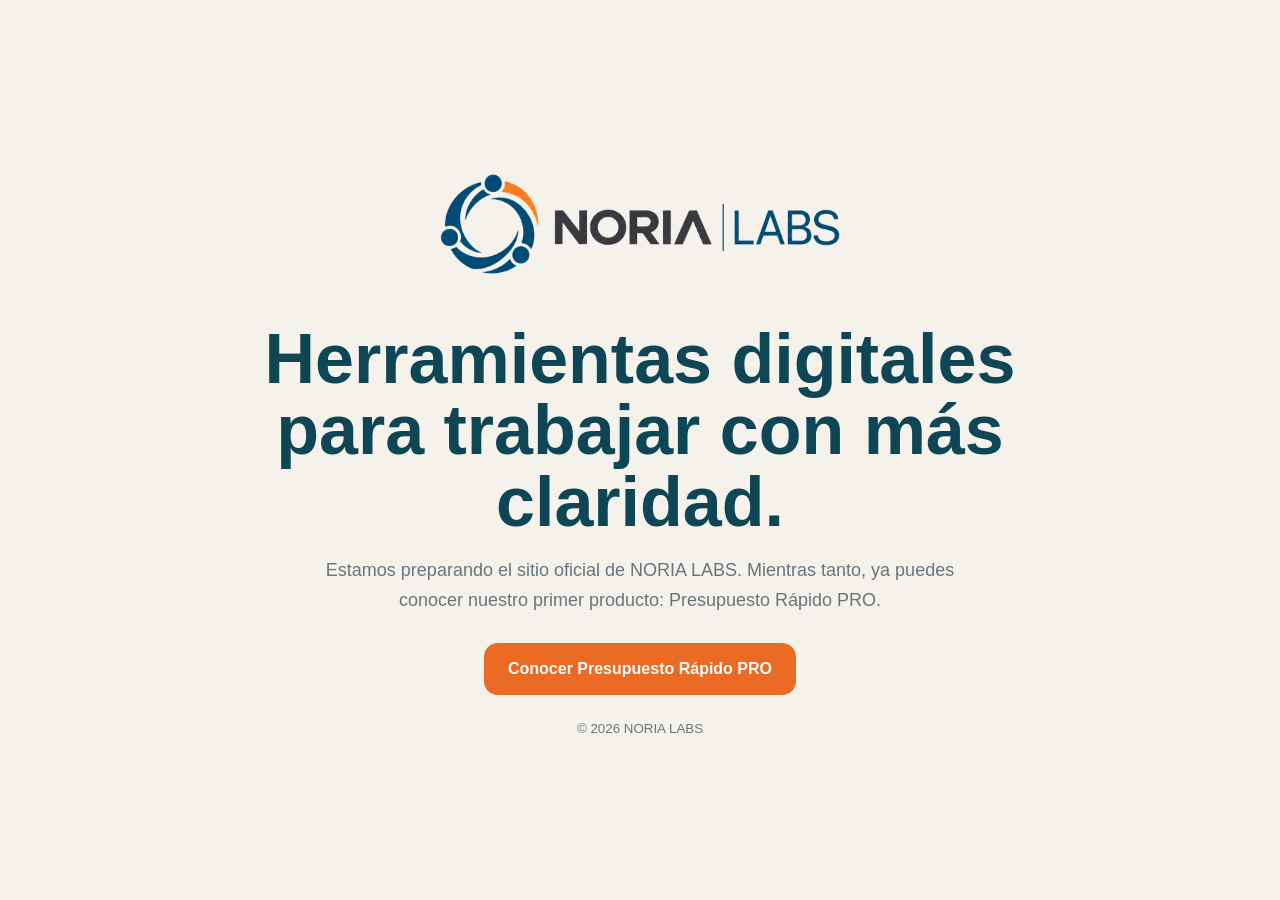
==== index.html @ 7b83559b "Add files via upload" ====
<!doctype html>
<html lang="es">
<head>
  <meta charset="utf-8">
  <meta name="viewport" content="width=device-width, initial-scale=1">
  <title>NORIA LABS</title>
  <meta name="description" content="NORIA LABS — productos digitales y herramientas prácticas para trabajar con más claridad.">
  <style>
    :root{--bg:#f5f2ec;--ink:#102027;--teal:#0f4656;--orange:#eb6b25;--muted:#66767c}
    *{box-sizing:border-box}body{margin:0;font-family:Arial,Helvetica,sans-serif;background:var(--bg);color:var(--ink)}
    main{min-height:100vh;display:grid;place-items:center;padding:32px}
    .card{width:min(820px,100%);text-align:center}
    .logo{width:min(420px,80%);margin:0 auto 36px}
    h1{font-size:clamp(36px,7vw,70px);line-height:1.02;margin:0 0 18px;color:var(--teal)}
    p{font-size:18px;line-height:1.65;color:var(--muted);max-width:650px;margin:0 auto 28px}
    a{display:inline-flex;align-items:center;justify-content:center;min-height:52px;padding:0 24px;border-radius:14px;background:var(--orange);color:#fff;text-decoration:none;font-weight:700}
    small{display:block;margin-top:26px;color:var(--muted)}
  </style>
</head>
<body>
  <main>
    <section class="card">
      <img class="logo" src="assets/noria-labs-logo.png" alt="Noria Labs">
      <h1>Herramientas digitales para trabajar con más claridad.</h1>
      <p>Estamos preparando el sitio oficial de NORIA LABS. Mientras tanto, ya puedes conocer nuestro primer producto: Presupuesto Rápido PRO.</p>
      <a href="presupuesto-pro/">Conocer Presupuesto Rápido PRO</a>
      <small>© 2026 NORIA LABS</small>
    </section>
  </main>
</body>
</html>
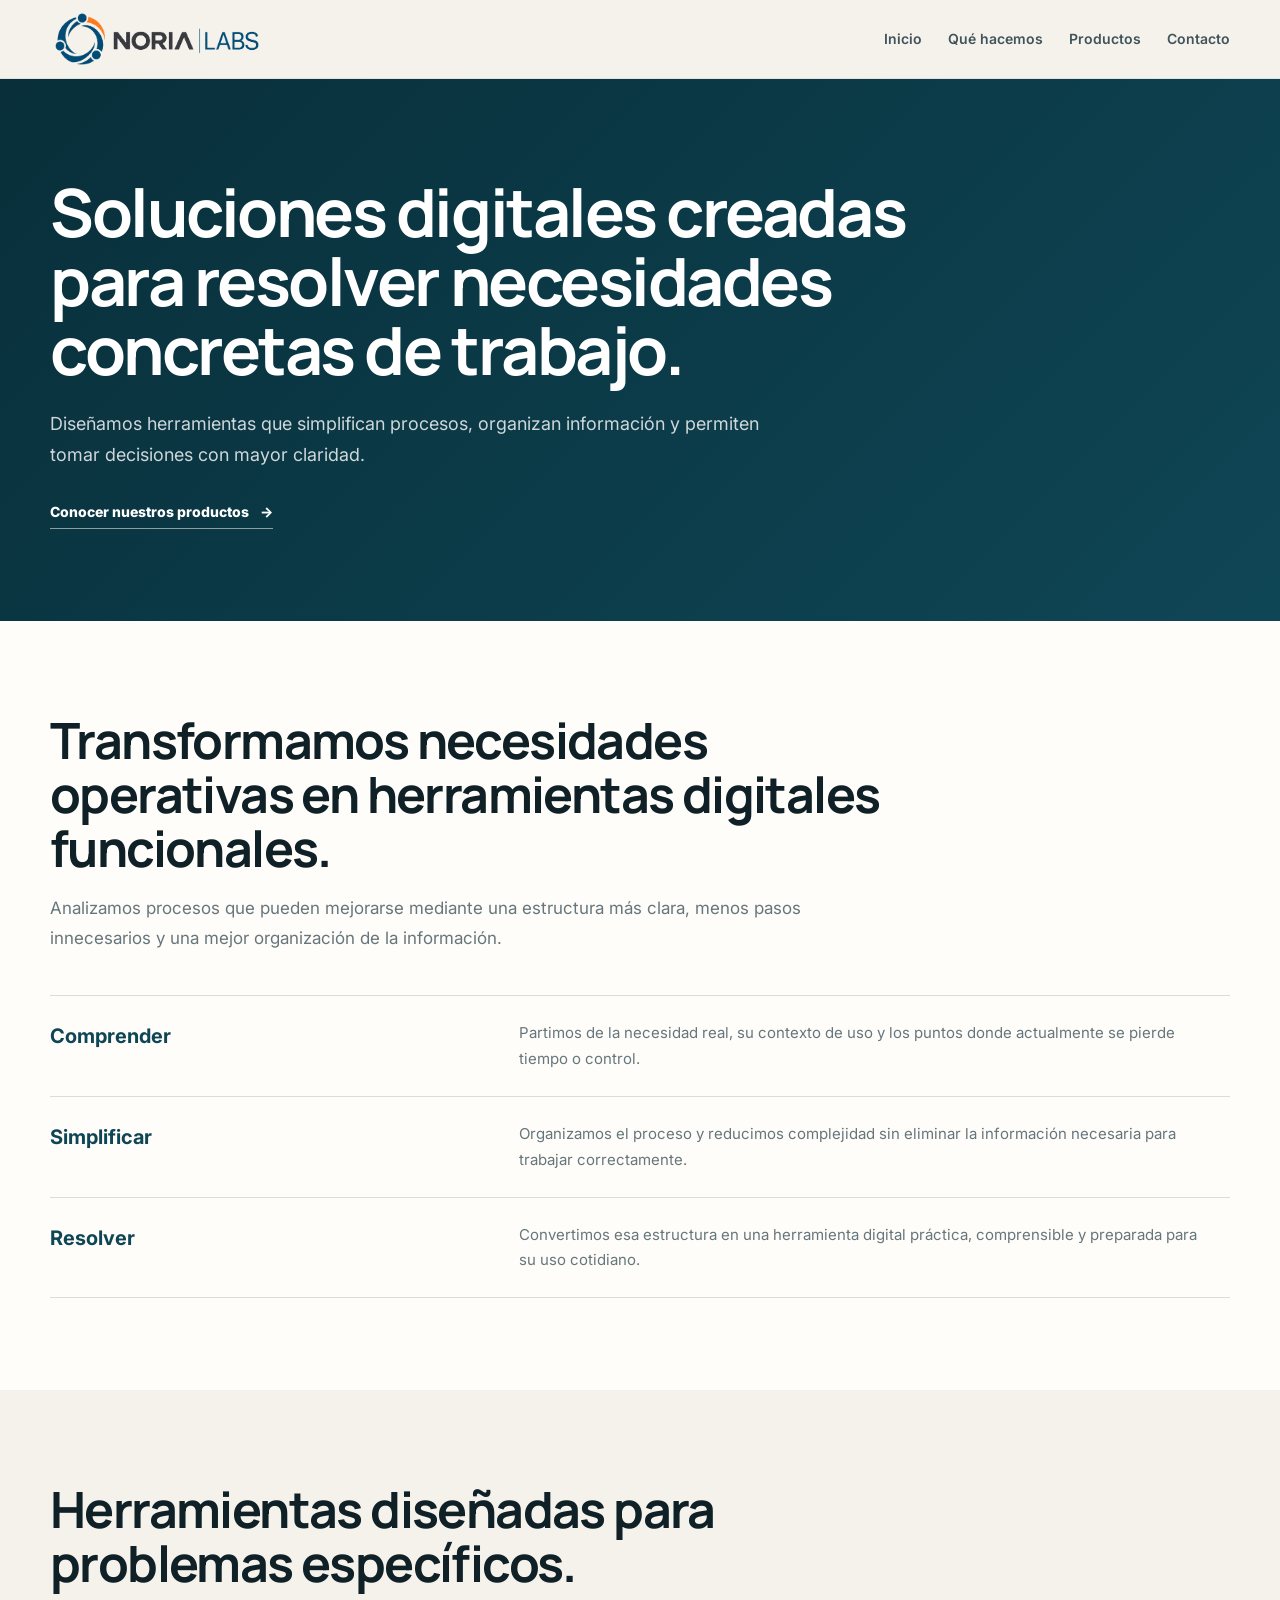
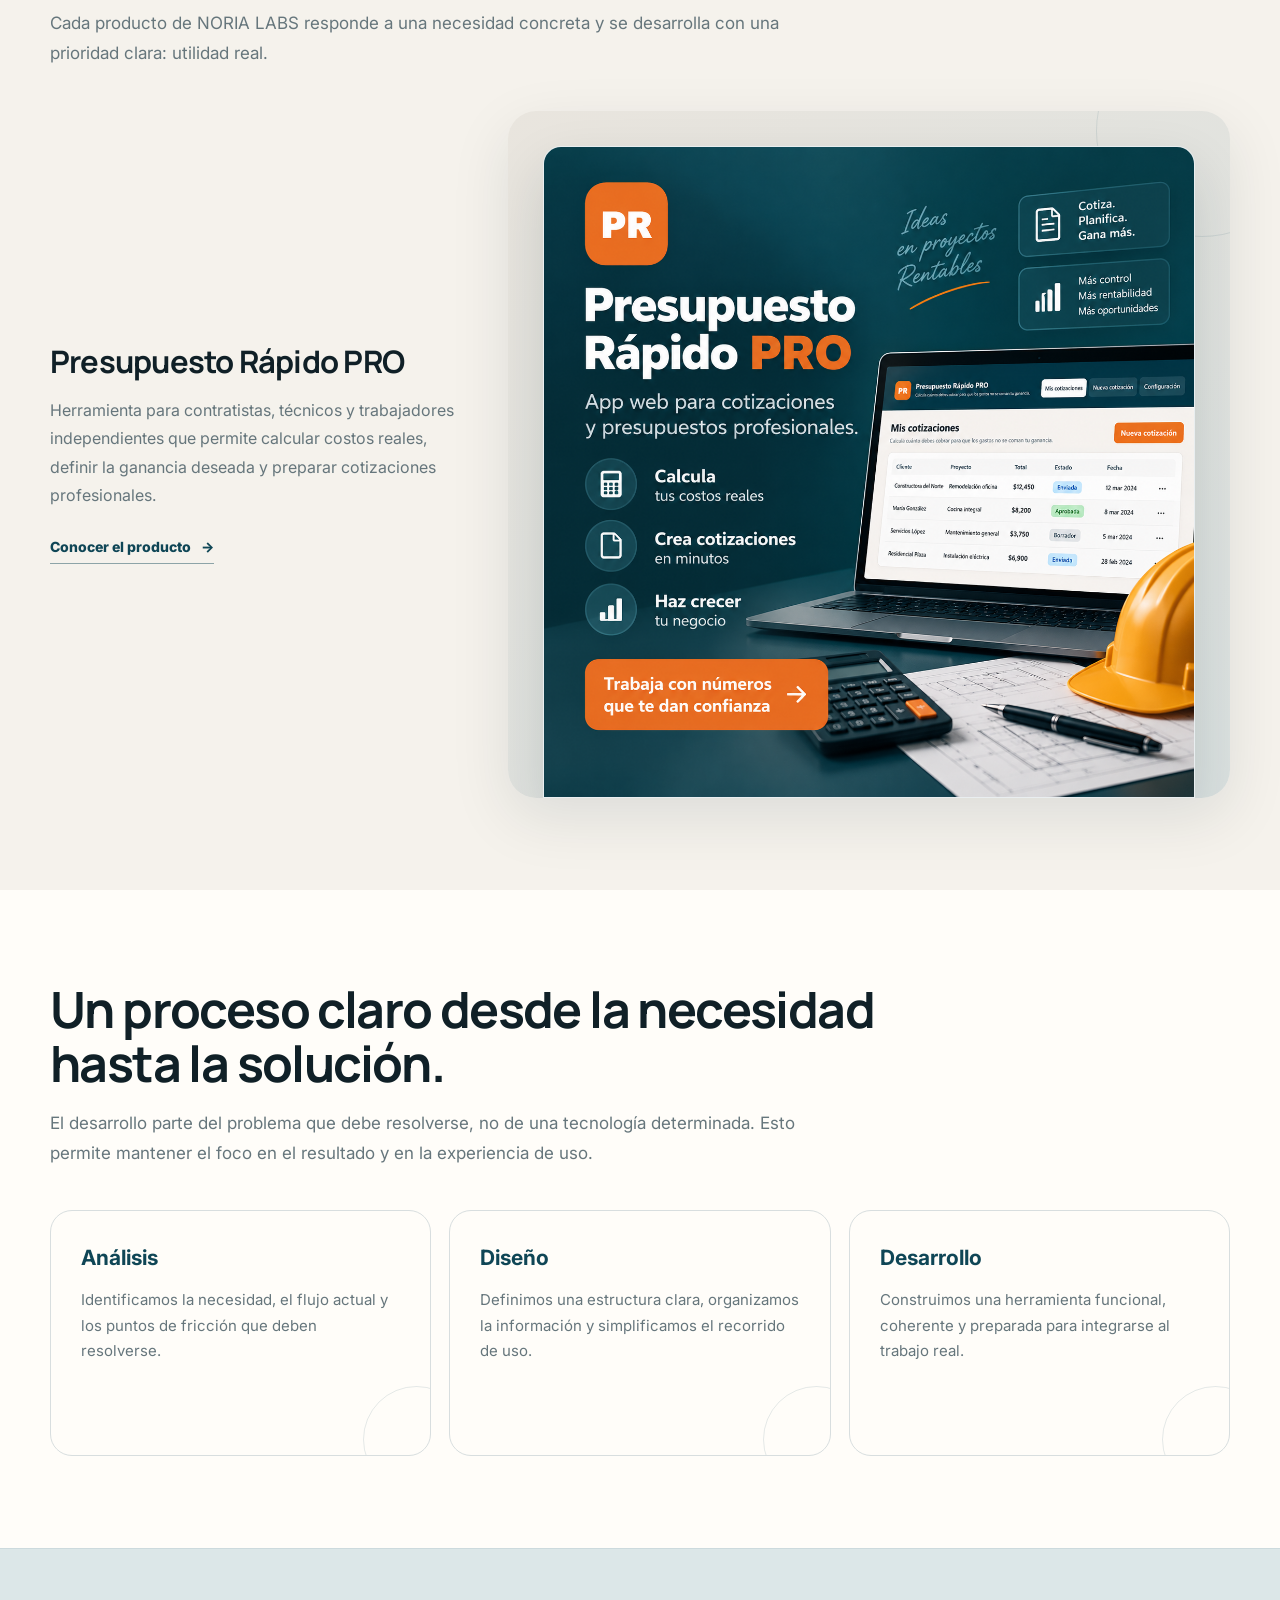
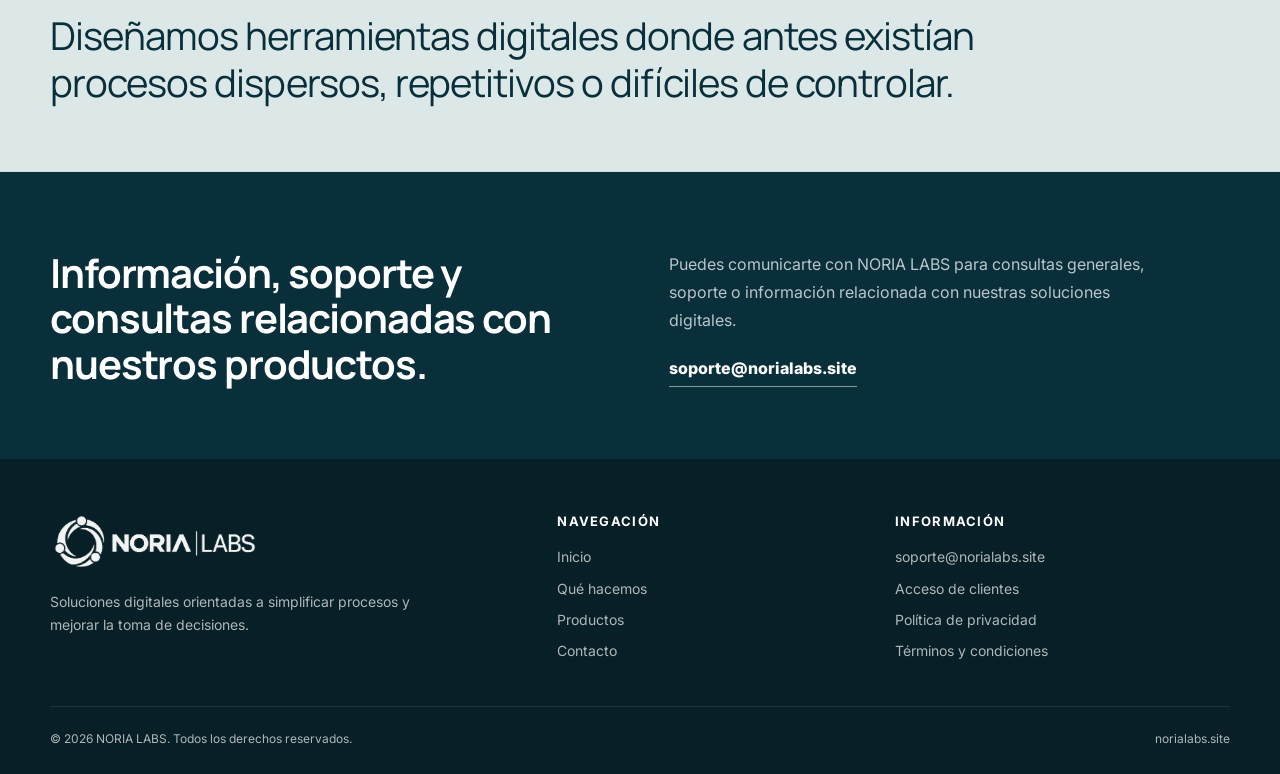
==== commit 2cd5257d: "Publica sitio corporativo de NORIA LABS" ====
--- a/index.html
+++ b/index.html
@@ -1,31 +1,534 @@
-<!doctype html>
+<!DOCTYPE html>
 <html lang="es">
 <head>
-  <meta charset="utf-8">
-  <meta name="viewport" content="width=device-width, initial-scale=1">
-  <title>NORIA LABS</title>
-  <meta name="description" content="NORIA LABS — productos digitales y herramientas prácticas para trabajar con más claridad.">
-  <style>
-    :root{--bg:#f5f2ec;--ink:#102027;--teal:#0f4656;--orange:#eb6b25;--muted:#66767c}
-    *{box-sizing:border-box}body{margin:0;font-family:Arial,Helvetica,sans-serif;background:var(--bg);color:var(--ink)}
-    main{min-height:100vh;display:grid;place-items:center;padding:32px}
-    .card{width:min(820px,100%);text-align:center}
-    .logo{width:min(420px,80%);margin:0 auto 36px}
-    h1{font-size:clamp(36px,7vw,70px);line-height:1.02;margin:0 0 18px;color:var(--teal)}
-    p{font-size:18px;line-height:1.65;color:var(--muted);max-width:650px;margin:0 auto 28px}
-    a{display:inline-flex;align-items:center;justify-content:center;min-height:52px;padding:0 24px;border-radius:14px;background:var(--orange);color:#fff;text-decoration:none;font-weight:700}
-    small{display:block;margin-top:26px;color:var(--muted)}
-  </style>
+<meta charset="UTF-8">
+<meta name="viewport" content="width=device-width, initial-scale=1.0">
+<title>NORIA LABS — Soluciones digitales</title>
+<meta name="description" content="NORIA LABS desarrolla herramientas digitales para simplificar procesos, organizar información y mejorar la toma de decisiones.">
+
+<link rel="preconnect" href="https://fonts.googleapis.com">
+<link rel="preconnect" href="https://fonts.gstatic.com" crossorigin>
+<link href="https://fonts.googleapis.com/css2?family=Inter:wght@400;500;600;700;800&family=Manrope:wght@600;700;800&display=swap" rel="stylesheet">
+
+<style>
+:root{
+  --teal:#0f4656;
+  --teal-dark:#082f3a;
+  --teal-soft:#dce7e8;
+  --ivory:#f5f2ec;
+  --paper:#fffdf9;
+  --ink:#102027;
+  --muted:#66767c;
+  --line:#d8dedf;
+  --white:#ffffff;
+  --shadow:0 20px 60px rgba(5,38,46,.10);
+}
+*{box-sizing:border-box}
+html{scroll-behavior:smooth}
+body{
+  margin:0;
+  font-family:Inter,system-ui,sans-serif;
+  color:var(--ink);
+  background:var(--ivory);
+  line-height:1.6;
+  -webkit-font-smoothing:antialiased;
+}
+a{color:inherit;text-decoration:none}
+img{display:block;max-width:100%}
+.container{width:min(1180px,calc(100% - 40px));margin:auto}
+
+.topbar{
+  position:sticky;
+  top:0;
+  z-index:50;
+  background:rgba(245,242,236,.94);
+  backdrop-filter:blur(16px);
+  border-bottom:1px solid rgba(15,70,86,.09);
+}
+.nav{
+  height:78px;
+  display:flex;
+  align-items:center;
+  gap:30px;
+}
+.logo img{
+  width:214px;
+  height:auto;
+}
+.nav-links{
+  margin-left:auto;
+  display:flex;
+  gap:26px;
+  font-size:14px;
+  font-weight:600;
+  color:#41545a;
+}
+.nav-links a{position:relative;padding:6px 0}
+.nav-links a:after{
+  content:"";
+  position:absolute;
+  left:0;
+  bottom:0;
+  width:0;
+  height:1px;
+  background:var(--teal);
+  transition:.2s ease;
+}
+.nav-links a:hover:after{width:100%}
+
+.hero{
+  background:linear-gradient(135deg,var(--teal-dark),var(--teal));
+  color:white;
+  padding:98px 0 92px;
+}
+.hero-copy{
+  max-width:860px;
+}
+.hero h1{
+  margin:0;
+  max-width:860px;
+  font-family:Manrope,sans-serif;
+  font-size:clamp(44px,5.2vw,72px);
+  line-height:1.04;
+  letter-spacing:-.037em;
+}
+.hero p{
+  max-width:720px;
+  margin:24px 0 0;
+  font-size:18px;
+  line-height:1.72;
+  color:rgba(255,255,255,.80);
+}
+.hero-link{
+  display:inline-flex;
+  align-items:center;
+  gap:11px;
+  margin-top:30px;
+  padding-bottom:5px;
+  border-bottom:1px solid rgba(255,255,255,.52);
+  font-size:14px;
+  font-weight:800;
+}
+.hero-link span{transition:.2s}
+.hero-link:hover span{transform:translateX(4px)}
+
+.section{padding:92px 0}
+.section.alt{background:var(--paper)}
+.section-head{
+  display:block;
+  margin-bottom:42px;
+}
+.section h2{
+  margin:0;
+  max-width:840px;
+  font-family:Manrope,sans-serif;
+  font-size:clamp(34px,4vw,50px);
+  line-height:1.08;
+  letter-spacing:-.032em;
+}
+.section-intro{
+  margin:18px 0 0;
+  max-width:760px;
+  color:var(--muted);
+  font-size:17px;
+  line-height:1.78;
+}
+
+.principles{
+  border-top:1px solid var(--line);
+}
+.principle{
+  display:grid;
+  grid-template-columns:1fr 1.7fr;
+  gap:50px;
+  align-items:start;
+  padding:24px 0;
+  border-bottom:1px solid var(--line);
+}
+.principle h3{
+  margin:0;
+  color:var(--teal);
+  font-size:20px;
+}
+.principle p{
+  margin:0;
+  max-width:690px;
+  color:var(--muted);
+  font-size:15px;
+  line-height:1.72;
+}
+
+.product-layout{
+  display:grid;
+  grid-template-columns:.72fr 1.28fr;
+  gap:52px;
+  align-items:center;
+}
+.product-copy h3{
+  margin:0 0 16px;
+  font-family:Manrope,sans-serif;
+  font-size:31px;
+  line-height:1.14;
+  letter-spacing:-.025em;
+}
+.product-copy p{
+  margin:0 0 24px;
+  color:var(--muted);
+  line-height:1.78;
+  font-size:16px;
+}
+.product-link{
+  display:inline-flex;
+  align-items:center;
+  gap:10px;
+  color:var(--teal);
+  font-size:14px;
+  font-weight:800;
+  border-bottom:1px solid rgba(15,70,86,.45);
+  padding-bottom:5px;
+}
+.product-visual{
+  position:relative;
+  border-radius:28px;
+  padding:35px 35px 0;
+  overflow:hidden;
+  background:linear-gradient(145deg,#e9e5de,#d9e0df);
+  box-shadow:var(--shadow);
+}
+.product-visual:before{
+  content:"";
+  position:absolute;
+  width:210px;
+  height:210px;
+  border-radius:50%;
+  border:1px solid rgba(15,70,86,.10);
+  right:-78px;
+  top:-86px;
+}
+.screen{
+  position:relative;
+  z-index:1;
+  border-radius:18px 18px 0 0;
+  overflow:hidden;
+  border:1px solid rgba(15,70,86,.09);
+  background:white;
+  box-shadow:0 24px 55px rgba(5,38,46,.14);
+}
+
+.process{
+  margin-top:8px;
+  display:grid;
+  grid-template-columns:repeat(3,1fr);
+  gap:18px;
+}
+.process-card{
+  position:relative;
+  min-height:246px;
+  padding:30px;
+  border-radius:22px;
+  border:1px solid var(--line);
+  background:var(--paper);
+  overflow:hidden;
+}
+.process-card:after{
+  content:"";
+  position:absolute;
+  width:105px;height:105px;
+  border:1px solid rgba(15,70,86,.11);
+  border-radius:50%;
+  right:-40px;bottom:-38px;
+}
+.process-card h3{
+  margin:0 0 12px;
+  color:var(--teal);
+  font-size:21px;
+}
+.process-card p{
+  margin:0;
+  color:var(--muted);
+  font-size:15px;
+  line-height:1.72;
+}
+
+.statement{
+  background:var(--teal-soft);
+  border-top:1px solid rgba(15,70,86,.08);
+  border-bottom:1px solid rgba(15,70,86,.08);
+  padding:64px 0;
+}
+.statement p{
+  margin:0;
+  max-width:980px;
+  font-family:Manrope,sans-serif;
+  font-size:clamp(26px,3vw,39px);
+  line-height:1.22;
+  letter-spacing:-.025em;
+  color:var(--teal-dark);
+}
+
+.contact{
+  background:var(--teal-dark);
+  color:white;
+  padding:78px 0 72px;
+}
+.contact-grid{
+  display:grid;
+  grid-template-columns:1fr 1fr;
+  gap:58px;
+  align-items:start;
+}
+.contact h2{
+  margin:0;
+  max-width:660px;
+  font-family:Manrope,sans-serif;
+  font-size:clamp(28px,3.2vw,40px);
+  line-height:1.14;
+  letter-spacing:-.028em;
+}
+.contact p{
+  margin:0 0 22px;
+  max-width:490px;
+  color:rgba(255,255,255,.72);
+  font-size:16px;
+  line-height:1.75;
+}
+.contact-link{
+  display:inline-block;
+  color:white;
+  font-weight:800;
+  border-bottom:1px solid rgba(255,255,255,.5);
+  padding-bottom:5px;
+}
+
+footer{
+  background:#071f26;
+  color:rgba(255,255,255,.68);
+  padding:52px 0 26px;
+}
+.footer-grid{
+  display:grid;
+  grid-template-columns:1.15fr .72fr .85fr;
+  gap:54px;
+}
+.footer-logo img{
+  width:210px;
+  filter:brightness(0) invert(1);
+  opacity:.95;
+  margin-bottom:18px;
+}
+.footer-logo p{
+  margin:0;
+  max-width:390px;
+  font-size:14px;
+  line-height:1.7;
+}
+.footer-col strong{
+  display:block;
+  color:white;
+  margin-bottom:14px;
+  font-size:13px;
+  text-transform:uppercase;
+  letter-spacing:.1em;
+}
+.footer-col a,.footer-col span{
+  display:block;
+  margin:0 0 9px;
+  font-size:14px;
+}
+.footer-legal{
+  margin-top:34px;
+  padding-top:22px;
+  border-top:1px solid rgba(255,255,255,.09);
+  display:flex;
+  justify-content:space-between;
+  gap:18px;
+  flex-wrap:wrap;
+  font-size:12px;
+}
+
+@media(max-width:900px){
+  .nav-links{display:none}
+  .product-layout,.contact-grid,.footer-grid{grid-template-columns:1fr}
+  .principle{grid-template-columns:1fr}
+  .process{grid-template-columns:1fr}
+}
+@media(max-width:620px){
+  .container{width:min(100% - 28px,1180px)}
+  .nav{height:68px}
+  .logo img{width:176px}
+  .hero{padding:64px 0 56px}
+  .hero h1{font-size:42px}
+  .section{padding:66px 0}
+  .product-layout{gap:28px}
+  .product-visual{padding:22px 22px 0}
+  .statement{padding:48px 0}
+  .contact{padding:62px 0 56px}
+}
+</style>
 </head>
 <body>
-  <main>
-    <section class="card">
-      <img class="logo" src="assets/noria-labs-logo.png" alt="Noria Labs">
-      <h1>Herramientas digitales para trabajar con más claridad.</h1>
-      <p>Estamos preparando el sitio oficial de NORIA LABS. Mientras tanto, ya puedes conocer nuestro primer producto: Presupuesto Rápido PRO.</p>
-      <a href="presupuesto-pro/">Conocer Presupuesto Rápido PRO</a>
-      <small>© 2026 NORIA LABS</small>
-    </section>
-  </main>
+
+<header class="topbar">
+  <div class="container nav">
+    <a class="logo" href="#inicio">
+      <img src="assets/noria-labs-logo.png" alt="NORIA LABS">
+    </a>
+
+    <nav class="nav-links">
+      <a href="#inicio">Inicio</a>
+      <a href="#que-hacemos">Qué hacemos</a>
+      <a href="#productos">Productos</a>
+      <a href="#contacto">Contacto</a>
+    </nav>
+  </div>
+</header>
+
+<main>
+  <section class="hero" id="inicio">
+    <div class="container">
+      <div class="hero-copy">
+        <h1>Soluciones digitales creadas para resolver necesidades concretas de trabajo.</h1>
+        <p>
+          Diseñamos herramientas que simplifican procesos, organizan información y permiten tomar decisiones con mayor claridad.
+        </p>
+        <a class="hero-link" href="#productos">Conocer nuestros productos <span>→</span></a>
+      </div>
+    </div>
+  </section>
+
+  <section class="section alt" id="que-hacemos">
+    <div class="container">
+      <div class="section-head">
+        <h2>Transformamos necesidades operativas en herramientas digitales funcionales.</h2>
+        <p class="section-intro">
+          Analizamos procesos que pueden mejorarse mediante una estructura más clara, menos pasos innecesarios y una mejor organización de la información.
+        </p>
+      </div>
+
+      <div class="principles">
+        <div class="principle">
+          <h3>Comprender</h3>
+          <p>Partimos de la necesidad real, su contexto de uso y los puntos donde actualmente se pierde tiempo o control.</p>
+        </div>
+        <div class="principle">
+          <h3>Simplificar</h3>
+          <p>Organizamos el proceso y reducimos complejidad sin eliminar la información necesaria para trabajar correctamente.</p>
+        </div>
+        <div class="principle">
+          <h3>Resolver</h3>
+          <p>Convertimos esa estructura en una herramienta digital práctica, comprensible y preparada para su uso cotidiano.</p>
+        </div>
+      </div>
+    </div>
+  </section>
+
+  <section class="section" id="productos">
+    <div class="container">
+      <div class="section-head">
+        <h2>Herramientas diseñadas para problemas específicos.</h2>
+        <p class="section-intro">
+          Cada producto de NORIA LABS responde a una necesidad concreta y se desarrolla con una prioridad clara: utilidad real.
+        </p>
+      </div>
+
+      <div class="product-layout">
+        <div class="product-copy">
+          <h3>Presupuesto Rápido PRO</h3>
+          <p>
+            Herramienta para contratistas, técnicos y trabajadores independientes que permite calcular costos reales, definir la ganancia deseada y preparar cotizaciones profesionales.
+          </p>
+          <a class="product-link" href="https://norialabs.site/presupuesto-pro/" target="_blank">
+            Conocer el producto <span>→</span>
+          </a>
+        </div>
+
+        <div class="product-visual">
+          <div class="screen">
+            <img src="presupuesto-pro/assets/presupuesto-pro-hero.png" alt="Presupuesto Rápido PRO">
+          </div>
+        </div>
+      </div>
+    </div>
+  </section>
+
+  <section class="section alt">
+    <div class="container">
+      <div class="section-head">
+        <h2>Un proceso claro desde la necesidad hasta la solución.</h2>
+        <p class="section-intro">
+          El desarrollo parte del problema que debe resolverse, no de una tecnología determinada. Esto permite mantener el foco en el resultado y en la experiencia de uso.
+        </p>
+      </div>
+
+      <div class="process">
+        <article class="process-card">
+          <h3>Análisis</h3>
+          <p>Identificamos la necesidad, el flujo actual y los puntos de fricción que deben resolverse.</p>
+        </article>
+        <article class="process-card">
+          <h3>Diseño</h3>
+          <p>Definimos una estructura clara, organizamos la información y simplificamos el recorrido de uso.</p>
+        </article>
+        <article class="process-card">
+          <h3>Desarrollo</h3>
+          <p>Construimos una herramienta funcional, coherente y preparada para integrarse al trabajo real.</p>
+        </article>
+      </div>
+    </div>
+  </section>
+
+  <section class="statement">
+    <div class="container">
+      <p>Diseñamos herramientas digitales donde antes existían procesos dispersos, repetitivos o difíciles de controlar.</p>
+    </div>
+  </section>
+
+  <section class="contact" id="contacto">
+    <div class="container contact-grid">
+      <div>
+        <h2>Información, soporte y consultas relacionadas con nuestros productos.</h2>
+      </div>
+      <div>
+        <p>
+          Puedes comunicarte con NORIA LABS para consultas generales, soporte o información relacionada con nuestras soluciones digitales.
+        </p>
+        <a class="contact-link" href="mailto:soporte@norialabs.site">soporte@norialabs.site</a>
+      </div>
+    </div>
+  </section>
+</main>
+
+<footer>
+  <div class="container">
+    <div class="footer-grid">
+      <div class="footer-logo">
+        <img src="assets/noria-labs-logo.png" alt="NORIA LABS">
+        <p>Soluciones digitales orientadas a simplificar procesos y mejorar la toma de decisiones.</p>
+      </div>
+
+      <div class="footer-col">
+        <strong>Navegación</strong>
+        <a href="#inicio">Inicio</a>
+        <a href="#que-hacemos">Qué hacemos</a>
+        <a href="#productos">Productos</a>
+        <a href="#contacto">Contacto</a>
+      </div>
+
+      <div class="footer-col">
+        <strong>Información</strong>
+        <a href="mailto:soporte@norialabs.site">soporte@norialabs.site</a>
+        <a href="https://presupuestopro.norialabs.site" target="_blank">Acceso de clientes</a>
+        <span>Política de privacidad</span>
+        <span>Términos y condiciones</span>
+      </div>
+    </div>
+
+    <div class="footer-legal">
+      <span>© 2026 NORIA LABS. Todos los derechos reservados.</span>
+      <span>norialabs.site</span>
+    </div>
+  </div>
+</footer>
+
 </body>
-</html>
+</html>
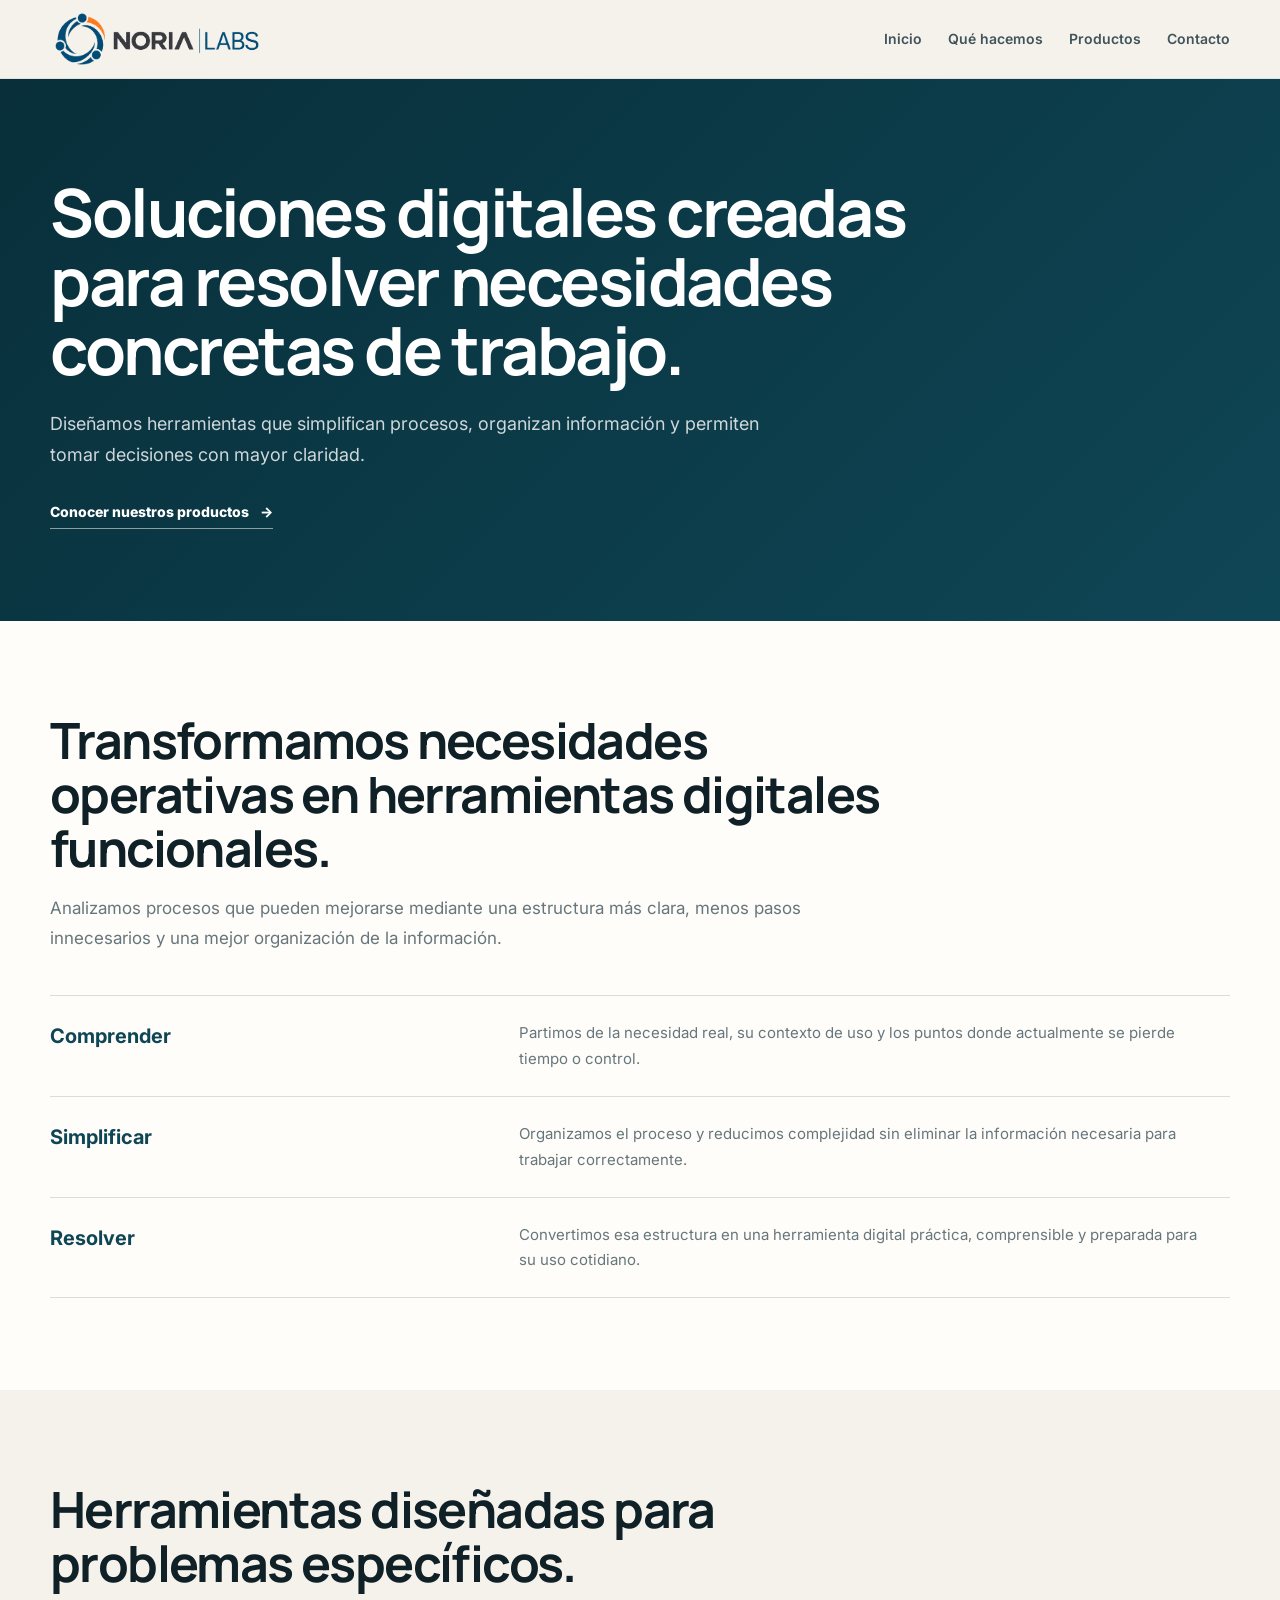
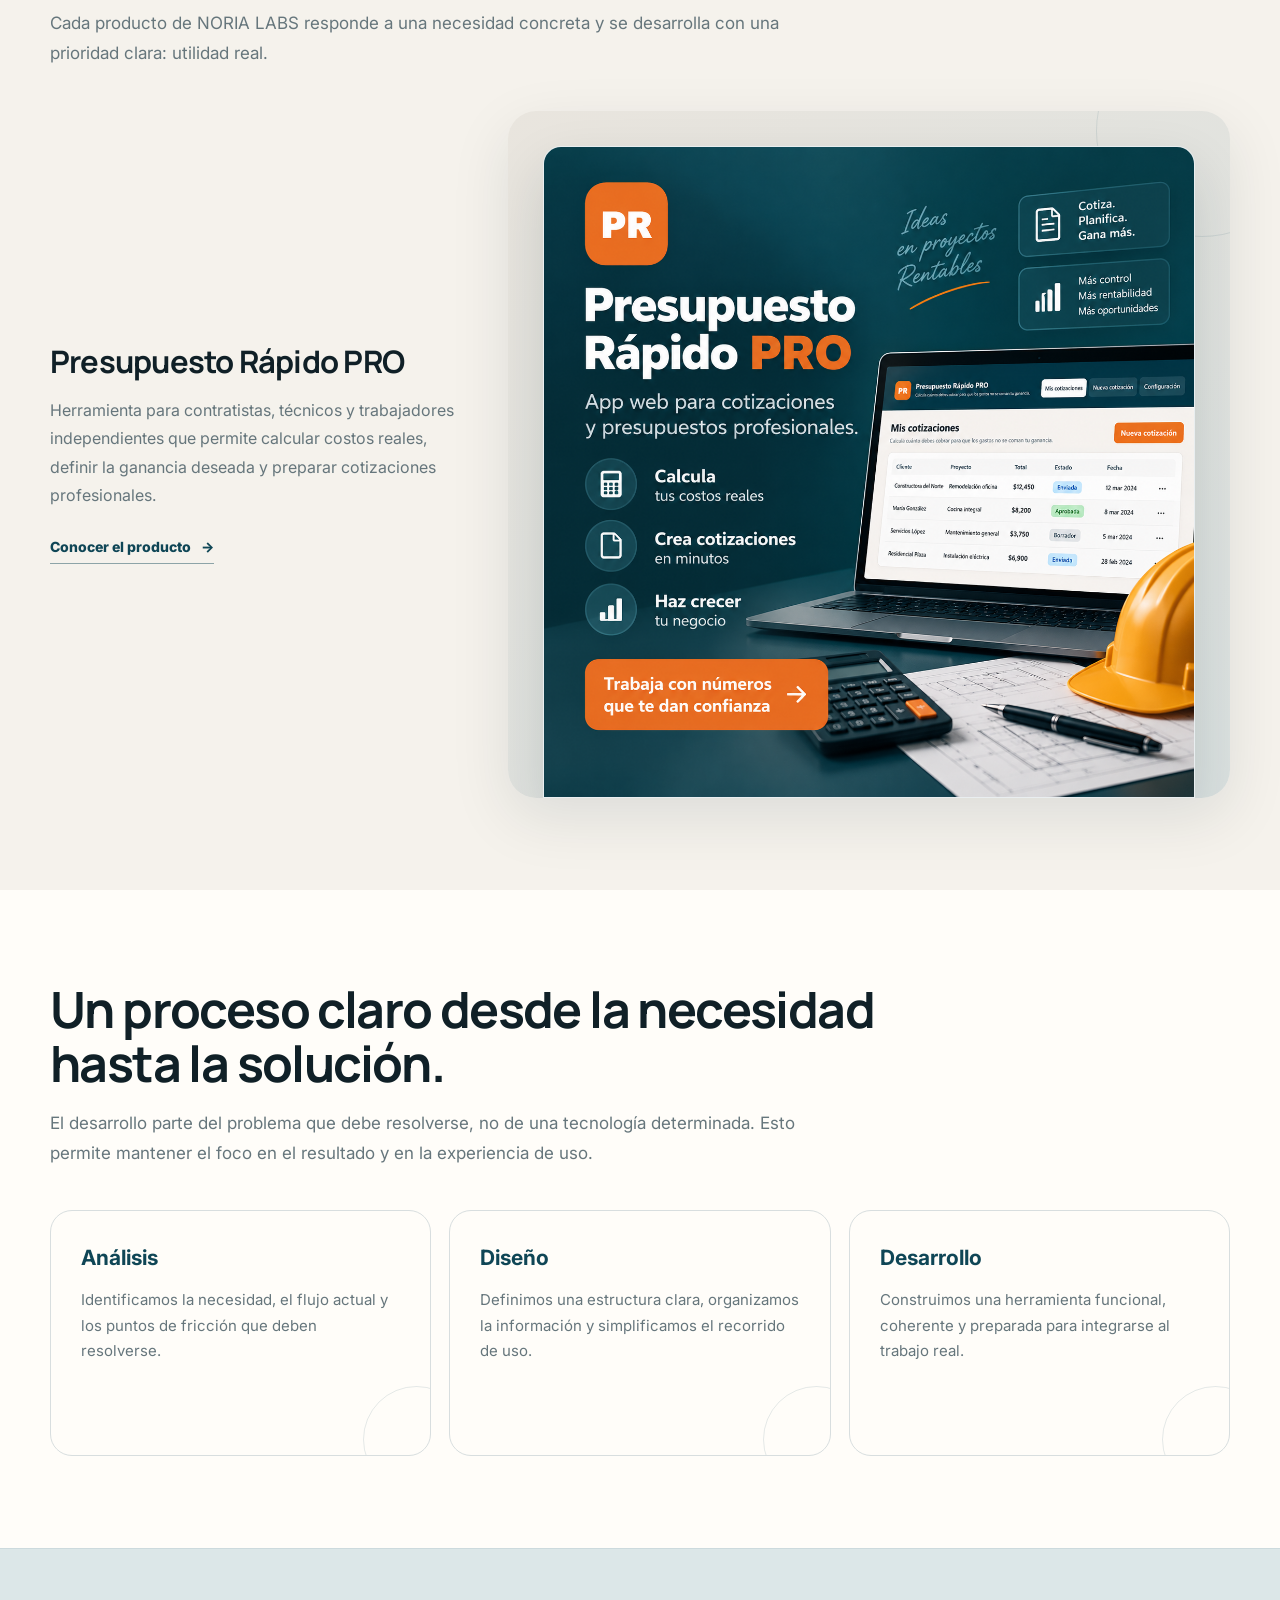
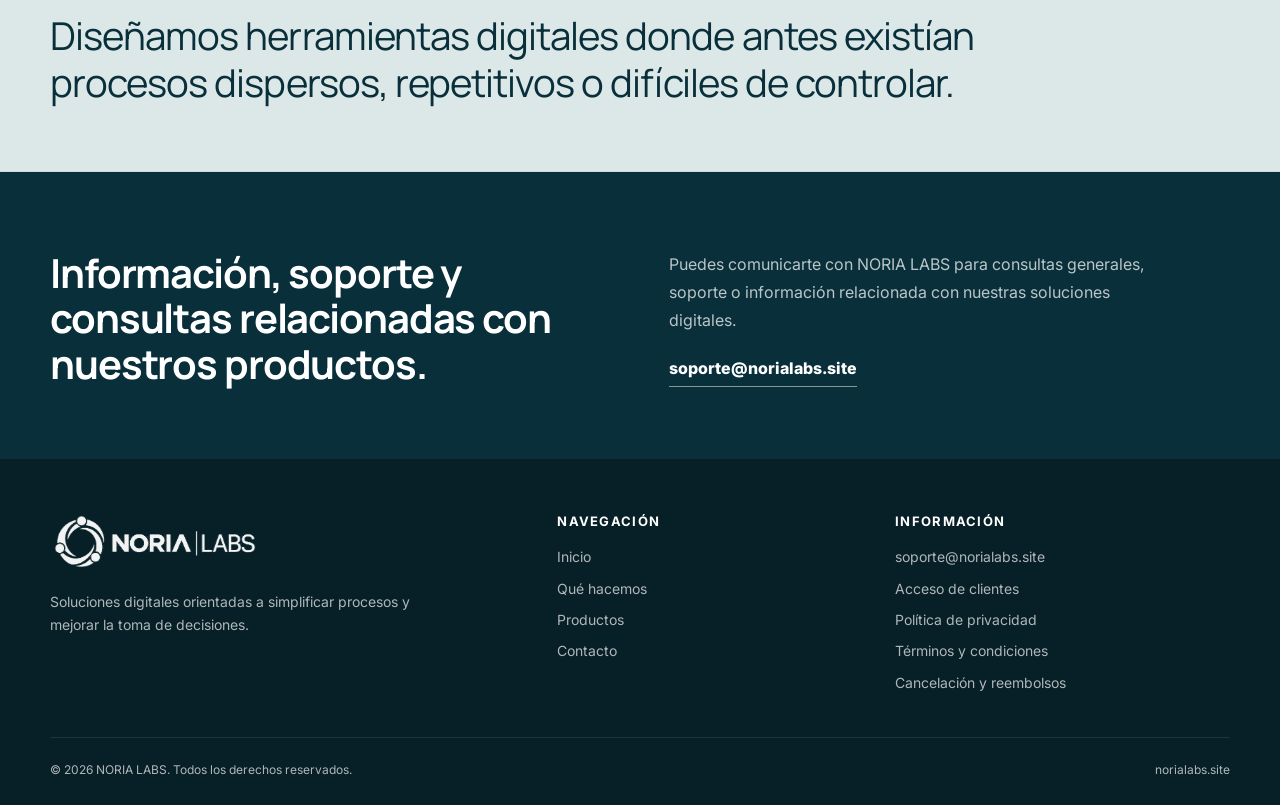
==== commit 3c054944: "Enlaza políticas legales en el sitio principal" ====
--- a/index.html
+++ b/index.html
@@ -354,15 +354,23 @@
 }
 @media(max-width:620px){
   .container{width:min(100% - 28px,1180px)}
-  .nav{height:68px}
-  .logo img{width:176px}
-  .hero{padding:64px 0 56px}
-  .hero h1{font-size:42px}
-  .section{padding:66px 0}
+  .nav{height:66px}
+  .logo img{width:160px}
+  .hero{padding:54px 0 50px}
+  .hero h1{font-size:36px;line-height:1.08;letter-spacing:-.03em}
+  .hero p{font-size:16.5px;line-height:1.7}
+  .hero-link{margin-top:26px;font-size:13.5px}
+  .section{padding:58px 0}
+  .section h2{font-size:28px;line-height:1.14;letter-spacing:-.02em}
+  .section-intro{font-size:15.5px;line-height:1.72}
   .product-layout{gap:28px}
+  .product-copy h3{font-size:27px}
   .product-visual{padding:22px 22px 0}
-  .statement{padding:48px 0}
-  .contact{padding:62px 0 56px}
+  .statement{padding:44px 0}
+  .statement p{font-size:27px;line-height:1.25}
+  .contact{padding:54px 0 50px}
+  .contact h2{font-size:29px;line-height:1.16}
+  .footer-logo img{width:180px}
 }
 </style>
 </head>
@@ -492,7 +500,7 @@
         <p>
           Puedes comunicarte con NORIA LABS para consultas generales, soporte o información relacionada con nuestras soluciones digitales.
         </p>
-        <a class="contact-link" href="mailto:soporte@norialabs.site">soporte@norialabs.site</a>
+        <a class="contact-link" href="https://mail.google.com/mail/?view=cm&fs=1&to=soporte@norialabs.site&su=Consulta%20NORIA%20LABS" target="_blank" rel="noopener">soporte@norialabs.site</a>
       </div>
     </div>
   </section>
@@ -516,10 +524,11 @@
 
       <div class="footer-col">
         <strong>Información</strong>
-        <a href="mailto:soporte@norialabs.site">soporte@norialabs.site</a>
+        <a href="https://mail.google.com/mail/?view=cm&fs=1&to=soporte@norialabs.site&su=Consulta%20NORIA%20LABS" target="_blank" rel="noopener">soporte@norialabs.site</a>
         <a href="https://presupuestopro.norialabs.site" target="_blank">Acceso de clientes</a>
-        <span>Política de privacidad</span>
-        <span>Términos y condiciones</span>
+        <a href="/privacidad.html">Política de privacidad</a>
+        <a href="/terminos.html">Términos y condiciones</a>
+        <a href="/cancelacion-reembolsos.html">Cancelación y reembolsos</a>
       </div>
     </div>
 
